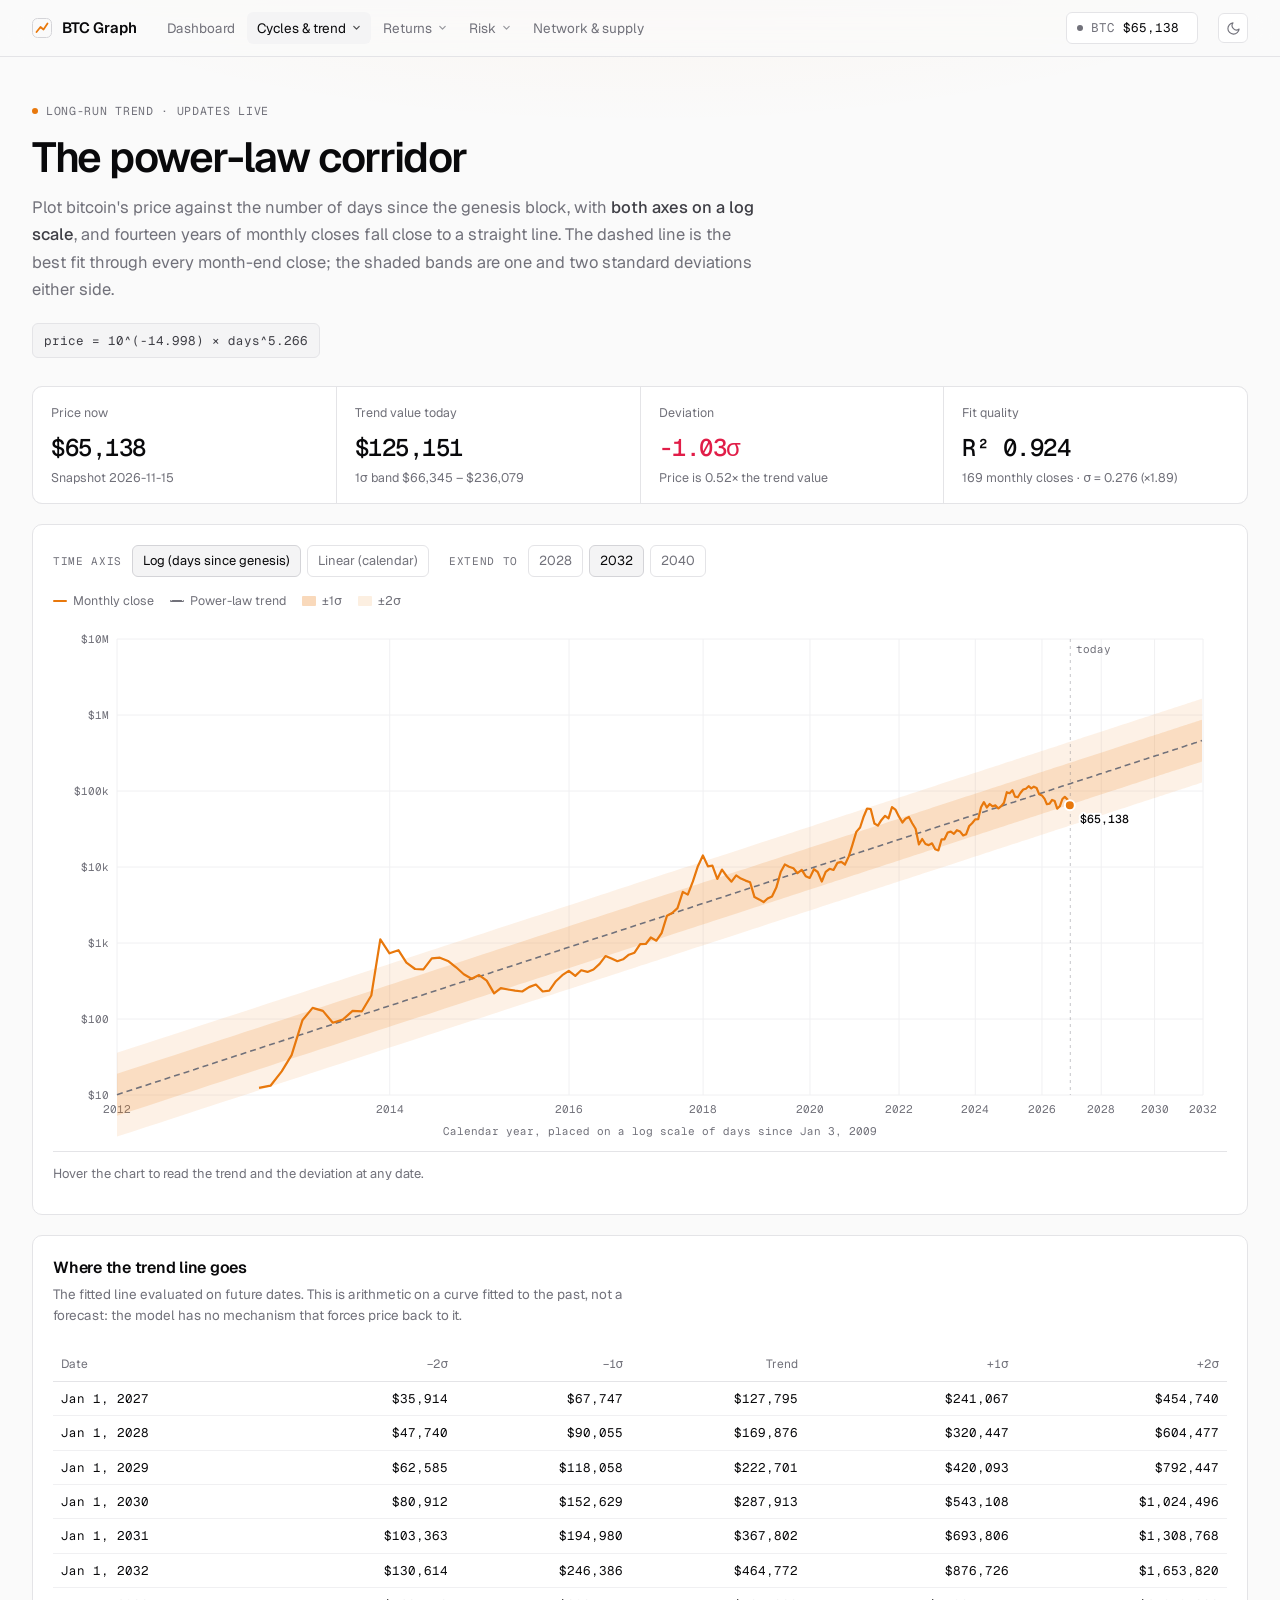
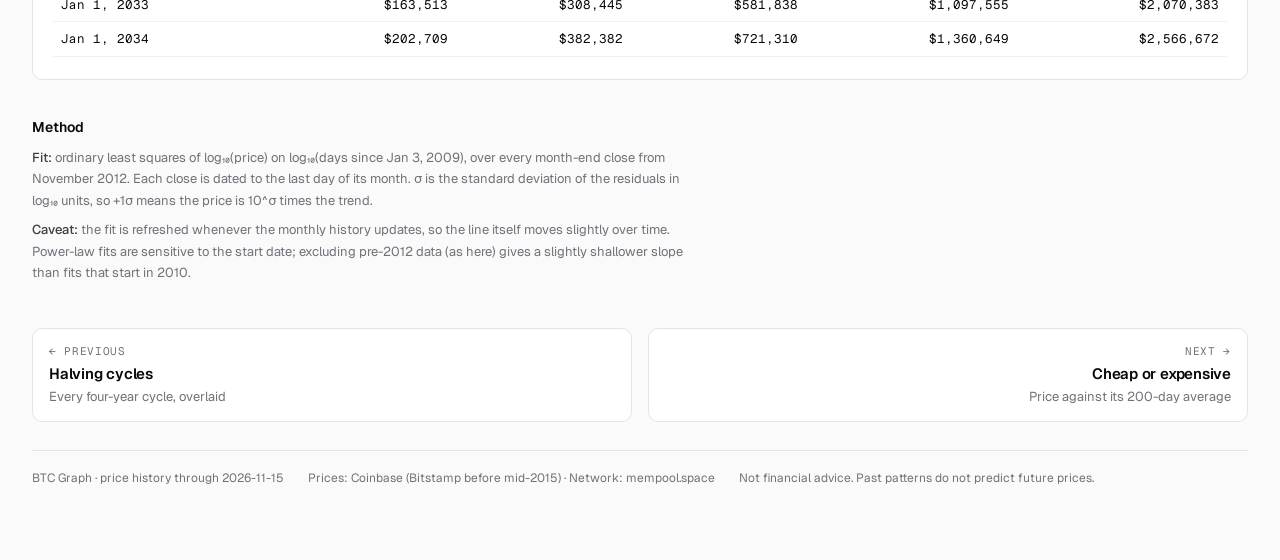
==== power-law.html @ b5305312 "Initial commit: BTC Graph static site Ten interactive Bitcoin chart pages, shared chart helpers, pri" ====
<!doctype html>
<html lang="en">
<head>
<meta charset="utf-8" />
<meta name="viewport" content="width=device-width, initial-scale=1, viewport-fit=cover" />
<meta name="color-scheme" content="light dark" />
<title>Power Law · BTC Graph</title>
<link rel="icon" href="assets/icon.svg" />
<link rel="preconnect" href="https://fonts.googleapis.com" />
<link rel="preconnect" href="https://fonts.gstatic.com" crossorigin />
<link href="https://fonts.googleapis.com/css2?family=Geist:wght@300..700&family=Geist+Mono:wght@400..600&display=swap" rel="stylesheet" />
<link rel="stylesheet" href="assets/site.css" />
<script src="data/btc-data.js"></script>
<script src="assets/core.js"></script>
</head>
<body>
<main class="wrap">
  <p class="eyebrow">Long-run trend · updates live</p>
  <h1>The power-law corridor</h1>
  <p class="lede">Plot bitcoin's price against the number of days since the genesis block, with <strong>both axes on a log scale</strong>, and fourteen years of monthly closes fall close to a straight line. The dashed line is the best fit through every month-end close; the shaded bands are one and two standard deviations either side.</p>
  <span class="formula" id="formula">price = 10^a × days^b</span>

  <section class="tiles" aria-label="Model readout">
    <div class="tile"><div class="k">Price now</div><div class="v" id="kPrice">—</div><div class="s" id="kPriceS">—</div></div>
    <div class="tile"><div class="k">Trend value today</div><div class="v" id="kFair">—</div><div class="s" id="kFairS">—</div></div>
    <div class="tile"><div class="k">Deviation</div><div class="v" id="kZ">—</div><div class="s" id="kZS">—</div></div>
    <div class="tile"><div class="k">Fit quality</div><div class="v" id="kR2">—</div><div class="s" id="kR2S">—</div></div>
  </section>

  <section class="card" aria-label="Power-law chart">
    <div class="controls" role="group" aria-label="Chart controls">
      <span class="lbl">Time axis</span>
      <button type="button" class="toggle" id="axLog" aria-pressed="true">Log (days since genesis)</button>
      <button type="button" class="toggle" id="axLin" aria-pressed="false">Linear (calendar)</button>
      <span class="lbl sp">Extend to</span>
      <button type="button" class="toggle ext" data-y="2028" aria-pressed="false">2028</button>
      <button type="button" class="toggle ext" data-y="2032" aria-pressed="true">2032</button>
      <button type="button" class="toggle ext" data-y="2040" aria-pressed="false">2040</button>
    </div>
    <div class="legend">
      <span><i style="background:var(--accent)"></i>Monthly close</span>
      <span><i style="background:none;border-top:2px dashed var(--muted);height:0"></i>Power-law trend</span>
      <span><i class="band" style="background:var(--accent);opacity:.28"></i>±1σ</span>
      <span><i class="band" style="background:var(--accent);opacity:.12"></i>±2σ</span>
    </div>
    <div class="chartbox" id="box"><div id="chart"></div><div class="tooltip" id="tip" role="status"></div></div>
    <p class="readout" id="readout">Hover the chart to read the trend and the deviation at any date.</p>
  </section>

  <section class="card" aria-label="Trend projections">
    <h2>Where the trend line goes</h2>
    <p class="sub">The fitted line evaluated on future dates. This is arithmetic on a curve fitted to the past, not a forecast: the model has no mechanism that forces price back to it.</p>
    <div class="twrap"><table id="proj"></table></div>
  </section>

  <footer class="notes">
    <h2>Method</h2>
    <p><strong>Fit:</strong> ordinary least squares of log₁₀(price) on log₁₀(days since Jan 3, 2009), over every month-end close from November 2012. Each close is dated to the last day of its month. σ is the standard deviation of the residuals in log₁₀ units, so +1σ means the price is 10^σ times the trend.</p>
    <p><strong>Caveat:</strong> the fit is refreshed whenever the monthly history updates, so the line itself moves slightly over time. Power-law fits are sensitive to the start date; excluding pre-2012 data (as here) gives a slightly shallower slope than fits that start in 2010.</p>
  </footer>
</main>
<script>
(function(){
  var D=BTC.data, pl=BTC.powerLaw(), fmtUSD=BTC.fmtUSD;
  /* drawn at the card's real pixel width so text stays readable on a phone */
  var W=960,H=520,ML=70,MR=24,MT=20,MB=44,PW=W-ML-MR,PH=H-MT-MB,nar=false;
  function size(){
    W=Math.max(300,document.getElementById("box").clientWidth||960); nar=W<560;
    H=Math.round(Math.min(520,Math.max(320,W*.54))); ML=nar?46:64; MR=nar?10:24; MB=nar?40:44;
    PW=W-ML-MR; PH=H-MT-MB;
  }
  var logX=true, endYear=2032, livePrice=D.latest.usd;
  var T0=Date.UTC(2012,0,1);
  var LY0=1, LY1=7;   /* $10 .. $10M */

  function tEnd(){ return Date.UTC(endYear,0,1); }
  function X(t){
    if(logX){ var a=Math.log10(BTC.daysSince(T0)), b=Math.log10(BTC.daysSince(tEnd())); return ML+(Math.log10(BTC.daysSince(t))-a)/(b-a)*PW; }
    return ML+(t-T0)/(tEnd()-T0)*PW;
  }
  function invX(px){
    var f=(px-ML)/PW;
    if(logX){ var a=Math.log10(BTC.daysSince(T0)), b=Math.log10(BTC.daysSince(tEnd())); return BTC.GENESIS+Math.pow(10,a+f*(b-a))*864e5; }
    return T0+f*(tEnd()-T0);
  }
  function Y(v){ return MT+(1-(Math.log10(v)-LY0)/(LY1-LY0))*PH; }
  function pth(pts){ return pts.map(function(p,i){ return (i?"L":"M")+p[0].toFixed(1)+" "+p[1].toFixed(1); }).join(" "); }
  function bandPath(k1,k2){
    var top=[],bot=[];
    for(var t=T0;t<=tEnd();t+=30*864e5){ top.push([X(t),Y(pl.band(t,k2))]); bot.push([X(t),Y(pl.band(t,k1))]); }
    return pth(top)+" L"+bot.reverse().map(function(p){ return p[0].toFixed(1)+" "+p[1].toFixed(1); }).join(" L")+" Z";
  }
  function closes(){
    return BTC.monthlyLive().map(function(p){ return {t:p.partial?Date.now():BTC.monthEnd(p.date), usd:p.usd, date:p.date, partial:p.partial}; });
  }

  function build(){
    size();
    LY1=Math.ceil(Math.log10(pl.band(tEnd(),2)));
    var s='<svg width="'+W+'" height="'+H+'" viewBox="0 0 '+W+' '+H+'" role="img" aria-label="Log-log chart of bitcoin monthly closing prices against days since genesis, with the fitted power-law trend line and one- and two-sigma bands">';
    for(var e=LY0;e<=LY1;e++){
      var v=Math.pow(10,e);
      s+='<line class="grid" x1="'+ML+'" y1="'+Y(v)+'" x2="'+(ML+PW)+'" y2="'+Y(v)+'"/>';
      s+='<text class="tick" x="'+(ML-8)+'" y="'+(Y(v)+4)+'" text-anchor="end">$'+BTC.fmtCompact(v)+'</text>';
    }
    var lastLab=-1e9;
    for(var y=2012;y<=endYear;y++){
      var step=(endYear>2034?4:2)*(nar?2:1); if((y-2012)%step) continue;
      var t=Date.UTC(y,0,1);
      s+='<line class="grid" x1="'+X(t)+'" y1="'+MT+'" x2="'+X(t)+'" y2="'+(MT+PH)+'"/>';
      if(X(t)-lastLab>=38 && X(t)<W-14){ s+='<text class="tick" x="'+X(t)+'" y="'+(MT+PH+18)+'" text-anchor="middle">'+y+'</text>'; lastLab=X(t); }
    }
    s+='<text class="tick" x="'+(nar?W/2:ML+PW/2)+'" y="'+(H-4)+'" text-anchor="middle">'+(logX?(nar?"Year (log scale of days since genesis)":"Calendar year, placed on a log scale of days since Jan 3, 2009"):"Calendar year")+'</text>';
    s+='<path d="'+bandPath(-2,2)+'" fill="var(--accent)" fill-opacity=".10"/>';
    s+='<path d="'+bandPath(-1,1)+'" fill="var(--accent)" fill-opacity=".16"/>';
    var mid=[]; for(var t2=T0;t2<=tEnd();t2+=30*864e5) mid.push([X(t2),Y(pl.fair(t2))]);
    s+='<path d="'+pth(mid)+'" fill="none" stroke="var(--muted)" stroke-width="1.6" stroke-dasharray="6 4"/>';
    var c=closes();
    s+='<path d="'+pth(c.map(function(p){ return [X(p.t),Y(p.usd)]; }))+'" fill="none" stroke="var(--accent)" stroke-width="2.2" stroke-linejoin="round"/>';
    var last=c[c.length-1];
    s+='<line x1="'+X(Date.now())+'" y1="'+MT+'" x2="'+X(Date.now())+'" y2="'+(MT+PH)+'" stroke="var(--muted)" stroke-dasharray="3 4" opacity=".4"/>';
    s+='<text class="tick" x="'+(X(Date.now())+6)+'" y="'+(MT+14)+'">today</text>';
    s+='<circle cx="'+X(last.t)+'" cy="'+Y(last.usd)+'" r="5" fill="var(--accent)" stroke="var(--surface)" stroke-width="2"/>';
    if(X(last.t)+80<=W) s+='<text class="endlabel ink halo" x="'+(X(last.t)+10)+'" y="'+(Y(last.usd)+18)+'">'+fmtUSD(last.usd)+'</text>';
    s+='<g id="focus"></g><rect id="hz" x="'+ML+'" y="'+MT+'" width="'+PW+'" height="'+PH+'" fill="transparent"/></svg>';
    document.getElementById("chart").innerHTML=s;
    var hz=document.getElementById("hz");
    hz.addEventListener("pointermove",hover);
    hz.addEventListener("pointerleave",function(){ document.getElementById("tip").classList.remove("on"); document.getElementById("focus").innerHTML=""; });
  }

  function hover(e){
    var svg=document.querySelector("#chart svg").getBoundingClientRect();
    var px=(e.clientX-svg.left)/svg.width*W, t=invX(px), c=closes(), best=null;
    c.forEach(function(p){ if(!best || Math.abs(p.t-t)<Math.abs(best.t-t)) best=p; });
    var future=t>Date.now()+20*864e5;
    var tt=document.getElementById("tip"), fair=pl.fair(future?t:best.t);
    var g='<line x1="'+X(future?t:best.t)+'" y1="'+MT+'" x2="'+X(future?t:best.t)+'" y2="'+(MT+PH)+'" stroke="var(--muted)" stroke-dasharray="4 3" opacity=".7"/>';
    g+='<circle cx="'+X(future?t:best.t)+'" cy="'+Y(fair)+'" r="5" fill="var(--surface)" stroke="var(--muted)" stroke-width="2"/>';
    var html;
    if(future){
      var d=new Date(t);
      html='<h3>'+BTC.MONTHS[d.getUTCMonth()]+' '+d.getUTCFullYear()+' · trend only</h3>'+
        row("var(--muted)","Trend",fmtUSD(fair))+row("var(--accent)","−1σ / +1σ",fmtUSD(pl.band(t,-1))+" – "+fmtUSD(pl.band(t,1)));
      document.getElementById("readout").innerHTML="<strong>"+BTC.MONTHS[d.getUTCMonth()]+" "+d.getUTCFullYear()+":</strong> the trend line reaches "+fmtUSD(fair)+". The ±1σ band spans "+fmtUSD(pl.band(t,-1))+" to "+fmtUSD(pl.band(t,1))+".";
    } else {
      var z=pl.z(best.t,best.usd);
      g+='<circle cx="'+X(best.t)+'" cy="'+Y(best.usd)+'" r="5.5" fill="var(--surface)" stroke="var(--accent)" stroke-width="2.5"/>';
      html='<h3>'+BTC.fmtMonth(best.date)+(best.partial?" · live":"")+'</h3>'+
        row("var(--accent)","Close",fmtUSD(best.usd))+row("var(--muted)","Trend",fmtUSD(fair))+row("transparent","Deviation",(z>=0?"+":"")+z.toFixed(2)+"σ · "+(best.usd/fair).toFixed(2)+"×");
      document.getElementById("readout").innerHTML="<strong>"+BTC.fmtMonth(best.date)+":</strong> closed at "+fmtUSD(best.usd)+", "+(best.usd>=fair?"above":"below")+" the trend value of "+fmtUSD(fair)+" by "+Math.abs(z).toFixed(2)+"σ ("+(best.usd/fair).toFixed(2)+"× trend).";
    }
    document.getElementById("focus").innerHTML=g;
    tt.innerHTML=html;
    BTC.placeTip(tt,document.getElementById("box"),e);
  }
  function row(color,name,val){ return '<div class="row"><span class="dot" style="background:'+color+'"></span><span class="nm">'+name+'</span><span class="vv">'+val+'</span></div>'; }

  function tiles(){
    var now=Date.now(), fair=pl.fair(now), z=pl.z(now,livePrice);
    document.getElementById("kPrice").textContent=fmtUSD(livePrice);
    document.getElementById("kFair").textContent=fmtUSD(fair);
    document.getElementById("kFairS").textContent="1σ band "+fmtUSD(pl.band(now,-1))+" – "+fmtUSD(pl.band(now,1));
    var zel=document.getElementById("kZ"); zel.textContent=(z>=0?"+":"")+z.toFixed(2)+"σ"; zel.className="v chg "+(z>=0?"up":"down");
    document.getElementById("kZS").textContent="Price is "+(livePrice/fair).toFixed(2)+"× the trend value";
    /* R² over the fitted data */
    var ys=D.monthly.map(function(p){ return Math.log10(p.usd); }), my=ys.reduce(function(a,b){return a+b;},0)/ys.length, sst=0;
    ys.forEach(function(y){ sst+=(y-my)*(y-my); });
    var r2=1-(pl.sigma*pl.sigma*(ys.length-2))/sst;
    document.getElementById("kR2").textContent="R² "+r2.toFixed(3);
    document.getElementById("kR2S").textContent=D.monthly.length+" monthly closes · σ = "+pl.sigma.toFixed(3)+" (×"+Math.pow(10,pl.sigma).toFixed(2)+")";
    document.getElementById("formula").textContent="price = 10^("+pl.a.toFixed(3)+") × days^"+pl.b.toFixed(3);
  }
  function proj(){
    var html="<thead><tr><th>Date</th><th>−2σ</th><th>−1σ</th><th>Trend</th><th>+1σ</th><th>+2σ</th></tr></thead><tbody>";
    for(var y=2027;y<=2034;y++){
      var t=Date.UTC(y,0,1);
      html+="<tr><td>Jan 1, "+y+"</td>"+[-2,-1,0,1,2].map(function(k){ return "<td>"+fmtUSD(pl.band(t,k))+"</td>"; }).join("")+"</tr>";
    }
    document.getElementById("proj").innerHTML=html+"</tbody>";
  }

  function setAxis(lg){ logX=lg; document.getElementById("axLog").setAttribute("aria-pressed",lg); document.getElementById("axLin").setAttribute("aria-pressed",!lg); build(); }
  document.getElementById("axLog").onclick=function(){ setAxis(true); };
  document.getElementById("axLin").onclick=function(){ setAxis(false); };
  Array.prototype.forEach.call(document.querySelectorAll(".ext"),function(b){
    b.onclick=function(){ endYear=+b.dataset.y; document.querySelectorAll(".ext").forEach(function(o){ o.setAttribute("aria-pressed",o===b); }); build(); };
  });

  var last=0;
  BTC.onPrice(function(s){
    livePrice=s.price; tiles();
    document.getElementById("kPriceS").textContent=s.live?s.src:"Snapshot "+D.latest.date;
    if(Date.now()-last>5000){ last=Date.now(); build(); }
  });
  proj();
  if(window.ResizeObserver){ var lw=0; new ResizeObserver(function(){ var w=document.getElementById("box").clientWidth; if(Math.abs(w-lw)>1){ lw=w; build(); } }).observe(document.getElementById("box")); }
})();
</script>
</body>
</html>
---- assets/site.css ----
/* BTC Graph — shared design system.
   Neutral zinc surfaces, hairline borders, no drop shadows; Geist for text, Geist Mono for numbers.
   Weight is reserved for titles and key figures: body copy, labels and chart text stay at 400–500. */
:root{
  --bg:#fafafa; --surface:#ffffff; --surface2:#f4f4f5; --ink:#09090b; --ink2:#3f3f46; --muted:#71717a;
  --line:#e4e4e7; --line2:#d4d4d8; --grid:#f0f0f2;
  --accent:#e8780c; --accent-ink:#ffffff; --glow:rgba(232,120,12,.07);
  --c2012:#3b6fd8; --c2016:#7c5cdb; --c2020:#0d9488; --c2024:#e8780c;
  --up:#059669; --down:#e11d48; --mid:#f1f1f3;
  --chip:#ffffff;
  --r:10px; --r-sm:6px;
  --mono:"Geist Mono",ui-monospace,"SF Mono",Menlo,monospace;
  --sans:"Geist",system-ui,-apple-system,"Segoe UI",sans-serif;
}
@media (prefers-color-scheme: dark){
  :root:not([data-theme="light"]){
    --bg:#09090b; --surface:#0f0f12; --surface2:#17171b; --ink:#fafafa; --ink2:#d4d4d8; --muted:#8b8b94;
    --line:#212126; --line2:#2e2e35; --grid:#18181c;
    --accent:#f7931a; --accent-ink:#09090b; --glow:rgba(247,147,26,.09);
    --c2012:#6b9cf5; --c2016:#a48bf5; --c2020:#2dd4bf; --c2024:#f7931a;
    --up:#34d399; --down:#fb7185; --mid:#1a1a1f;
    --chip:#0f0f12;
  }
}
:root[data-theme="dark"]{
  --bg:#09090b; --surface:#0f0f12; --surface2:#17171b; --ink:#fafafa; --ink2:#d4d4d8; --muted:#8b8b94;
  --line:#212126; --line2:#2e2e35; --grid:#18181c;
  --accent:#f7931a; --accent-ink:#09090b; --glow:rgba(247,147,26,.09);
  --c2012:#6b9cf5; --c2016:#a48bf5; --c2020:#2dd4bf; --c2024:#f7931a;
  --up:#34d399; --down:#fb7185; --mid:#1a1a1f;
  --chip:#0f0f12;
}
*{box-sizing:border-box}
html{-webkit-text-size-adjust:100%}
body{margin:0;color:var(--ink);font-family:var(--sans);font-weight:400;line-height:1.55;font-size:15px;
  -webkit-font-smoothing:antialiased;-moz-osx-font-smoothing:grayscale;font-feature-settings:"ss01","cv11";
  background:radial-gradient(1100px 380px at 50% -140px,var(--glow),transparent 70%) no-repeat,var(--bg)}
b,strong{font-weight:500;color:var(--ink)}
a{color:var(--ink);text-decoration-color:var(--line2);text-underline-offset:3px}
a:hover{text-decoration-color:var(--accent)}
::selection{background:color-mix(in srgb,var(--accent) 25%,transparent)}
.wrap{max-width:1280px;width:100%;margin:0 auto;padding:40px 32px 72px}
@media (max-width:640px){.wrap{padding:24px 16px 48px}}

/* ---------- top bar ---------- */
.topbar{position:sticky;top:0;z-index:20;background:color-mix(in srgb,var(--bg) 78%,transparent);backdrop-filter:saturate(1.6) blur(14px);-webkit-backdrop-filter:saturate(1.6) blur(14px);border-bottom:1px solid var(--line)}
.topbar .in{max-width:1280px;margin:0 auto;padding:0 32px;height:56px;display:flex;align-items:center;gap:20px}
@media (max-width:640px){.topbar .in{padding:0 16px;gap:10px}}
.brand{display:flex;align-items:center;gap:10px;font-weight:600;font-size:15px;color:var(--ink);text-decoration:none;letter-spacing:-.01em;white-space:nowrap}
.brand .mark{width:20px;height:20px;flex:none;display:block}
.nav{display:flex;gap:2px;flex:1;min-width:0;align-items:center}
.nav > a,.navgroup > button{font:inherit;color:var(--muted);text-decoration:none;font-size:13.5px;padding:6px 10px;border-radius:var(--r-sm);white-space:nowrap;transition:color .15s,background .15s;border:0;background:transparent;cursor:pointer;display:inline-flex;align-items:center;gap:6px}
.nav > a:hover,.navgroup > button:hover,.navgroup.open > button{color:var(--ink)}
.nav > a[aria-current="page"],.navgroup.cur > button{color:var(--ink);background:var(--surface2)}
.navgroup{position:relative}
.navgroup .caret{width:9px;height:9px;opacity:.7;transition:transform .15s}
.navgroup.open .caret{transform:rotate(180deg)}
.navmenu{display:none;position:absolute;top:100%;left:0;min-width:290px;padding:6px;margin-top:8px;background:var(--surface);border:1px solid var(--line2);border-radius:var(--r);box-shadow:0 12px 40px rgba(0,0,0,.14);z-index:30}
.navmenu::before{content:"";position:absolute;left:0;right:0;top:-10px;height:10px}
.navgroup.open .navmenu{display:block}
.navmenu a{display:block;padding:8px 10px;border-radius:var(--r-sm);text-decoration:none}
.navmenu a:hover,.navmenu a[aria-current="page"]{background:var(--surface2)}
.navmenu a b{display:block;font-size:13.5px;font-weight:500;color:var(--ink)}
.navmenu a span{display:block;font-size:12.5px;color:var(--muted);margin-top:1px}
.themebtn.menubtn{display:none}
@media (max-width:860px){
  .themebtn.menubtn{display:grid}
  .nav{display:none;position:absolute;top:100%;left:0;right:0;height:calc(100dvh - 56px);overflow-y:auto;background:var(--bg);border-top:1px solid var(--line);padding:12px 16px 40px;flex-direction:column;align-items:stretch;gap:0}
  .navopen .nav{display:flex}
  .navopen body{overflow:hidden}
  .topbar .in{justify-content:space-between}
  .topbar .brand{margin-right:auto}
  .nav > a{font-size:15px;padding:12px 10px;color:var(--ink)}
  .navgroup > button{font-family:var(--mono);font-size:11px;letter-spacing:.06em;text-transform:uppercase;padding:18px 10px 6px;cursor:default;color:var(--muted);background:none!important}
  .navgroup .caret{display:none}
  .navmenu{display:block;position:static;border:0;box-shadow:none;padding:0;margin:0;background:none;min-width:0}
  .navmenu a{padding:10px}
  .navmenu a b{font-size:15px}
}
.pricepill{display:flex;align-items:center;gap:8px;font-family:var(--mono);font-size:12.5px;border:1px solid var(--line);background:var(--surface);border-radius:var(--r-sm);padding:5px 10px;white-space:nowrap;font-variant-numeric:tabular-nums}
.pricepill .lbl{color:var(--muted)}
.pricepill .live{width:6px;height:6px;border-radius:50%;background:var(--muted)}
.pricepill.on .live{background:var(--up);animation:pulse 2.4s infinite}
@keyframes pulse{0%{box-shadow:0 0 0 0 color-mix(in srgb,var(--up) 55%,transparent)}70%{box-shadow:0 0 0 6px transparent}100%{box-shadow:0 0 0 0 transparent}}
.themebtn{border:1px solid var(--line);background:var(--surface);color:var(--muted);border-radius:var(--r-sm);width:30px;height:30px;cursor:pointer;flex:none;display:grid;place-items:center;padding:0}
.themebtn:hover{color:var(--ink)}
.themebtn svg{width:15px;height:15px}
@media (max-width:760px){.pricepill .lbl{display:none}}
@media (max-width:400px){.brand .name{display:none}}

/* ---------- typography & cards ---------- */
.eyebrow{display:inline-flex;align-items:center;gap:8px;font-family:var(--mono);font-size:11.5px;letter-spacing:.06em;text-transform:uppercase;color:var(--muted);margin:0 0 14px}
.eyebrow::before{content:"";width:6px;height:6px;border-radius:50%;background:var(--accent)}
h1{font-size:clamp(28px,4.4vw,42px);line-height:1.1;margin:0 0 14px;font-weight:600;letter-spacing:-.035em}
.lede{font-size:clamp(15px,2.2vw,16.5px);color:var(--muted);max-width:44em;margin:0 0 6px;line-height:1.65}
.lede strong{color:var(--ink2);font-weight:500}
.formula{font-family:var(--mono);font-size:12.5px;color:var(--ink2);background:var(--surface2);border:1px solid var(--line);border-radius:var(--r-sm);padding:7px 11px;display:inline-block;margin:14px 0 4px}
.snapshot{font-size:13px;color:var(--muted);margin-top:10px;font-family:var(--mono)}
.card{background:var(--surface);border:1px solid var(--line);border-radius:var(--r);padding:20px 20px 16px;margin-top:20px;min-width:0}
@media (max-width:640px){.card{padding:16px 14px 12px}}
.card h2{font-size:16px;margin:0 0 4px;font-weight:600;letter-spacing:-.015em}
.card .sub{color:var(--muted);font-size:13.5px;margin:0 0 14px;max-width:46em}
.grid2{display:grid;grid-template-columns:1fr 1fr;gap:20px}
@media (max-width:900px){.grid2{grid-template-columns:1fr;gap:0}}

/* ---------- controls: segmented, quiet ---------- */
.controls{display:flex;flex-wrap:wrap;gap:6px;align-items:center;margin:0 0 14px}
.controls .lbl{font-family:var(--mono);font-size:11px;letter-spacing:.06em;text-transform:uppercase;color:var(--muted);margin-right:4px}
.controls .lbl + .lbl, .controls .sp{margin-left:14px}
button.toggle{font:inherit;font-size:13px;border:1px solid var(--line);background:transparent;color:var(--ink);border-radius:var(--r-sm);padding:5px 10px;cursor:pointer;display:inline-flex;align-items:center;gap:7px;transition:background .15s,color .15s,border-color .15s}
button.toggle:hover{border-color:var(--line2)}
button.toggle[aria-pressed="true"]{background:var(--surface2);border-color:var(--line2)}
button.toggle[aria-pressed="false"]{color:var(--muted)}
button.toggle[aria-pressed="false"] .dot{opacity:.35}
button.toggle .dot{width:8px;height:8px;border-radius:50%;flex:none}
button.toggle:focus-visible,input[type=range]:focus-visible,a:focus-visible,input:focus-visible,select:focus-visible,.themebtn:focus-visible{outline:2px solid var(--accent);outline-offset:2px}

/* ---------- charts ---------- */
.chartbox{position:relative}
svg{display:block;width:100%;height:auto}
svg .grid{stroke:var(--grid);stroke-width:1}
svg .axis{stroke:var(--line2);stroke-width:1}
svg text{font-family:var(--sans);fill:var(--muted)}
svg .tick{font-size:11px;font-family:var(--mono)}
svg .ylab{font-size:11.5px;font-weight:500;fill:var(--ink2)}
svg .anno{font-size:11px;font-weight:500}
svg .endlabel{font-size:11.5px;font-weight:500;font-family:var(--mono)}
svg .ink{fill:var(--ink)}
svg .halo{paint-order:stroke;stroke:var(--surface);stroke-width:4px;stroke-linejoin:round}
.tooltip{position:absolute;pointer-events:none;background:color-mix(in srgb,var(--surface) 92%,transparent);backdrop-filter:blur(8px);-webkit-backdrop-filter:blur(8px);border:1px solid var(--line2);border-radius:8px;box-shadow:0 8px 30px rgba(0,0,0,.12);padding:9px 11px;font-size:12.5px;min-width:190px;max-width:calc(100vw - 32px);opacity:0;transition:opacity .12s;z-index:5}
.tooltip.on{opacity:1}
.tooltip h3{margin:0 0 6px;font-size:11px;font-family:var(--mono);text-transform:uppercase;letter-spacing:.05em;color:var(--muted);font-weight:400}
.tooltip .row{display:flex;align-items:baseline;gap:7px;margin:3px 0}
.tooltip .dot{width:7px;height:7px;border-radius:50%;flex:none;align-self:center}
.tooltip .nm{white-space:nowrap;color:var(--ink2)}
.tooltip .dt{color:var(--muted);font-size:12px;white-space:nowrap}
.tooltip .vv{margin-left:auto;font-family:var(--mono);font-size:12px;white-space:nowrap;padding-left:10px;color:var(--ink)}
.legend{display:flex;flex-wrap:wrap;gap:6px 16px;font-size:12.5px;color:var(--muted);margin:0 0 8px}
.legend span{display:inline-flex;align-items:center;gap:6px}
.legend i{display:inline-block;width:14px;height:2px;border-radius:1px}
.legend i.band{height:10px;opacity:.25}
.readout{border-top:1px solid var(--line);margin-top:12px;padding-top:12px;font-size:13px;color:var(--muted);min-height:2.6em}
.readout strong{color:var(--ink);font-weight:500}

/* ---------- stat tiles ---------- */
.tiles{display:grid;grid-template-columns:repeat(4,1fr);gap:1px;margin-top:24px;background:var(--line);border:1px solid var(--line);border-radius:var(--r);overflow:hidden}
@media (max-width:980px){.tiles{grid-template-columns:repeat(2,1fr)}}
@media (max-width:420px){.tiles{grid-template-columns:1fr}}
.tile{background:var(--surface);padding:16px 18px;min-width:0}
.tile .k{font-size:12.5px;color:var(--muted)}
.tile .v{font-family:var(--mono);font-size:clamp(20px,2.4vw,24px);font-weight:500;letter-spacing:-.02em;margin:6px 0 2px;white-space:nowrap;overflow:hidden;text-overflow:ellipsis;font-variant-numeric:tabular-nums}
.tile .s{font-size:12.5px;color:var(--muted)}
.tile .bar{height:3px;border-radius:2px;background:var(--surface2);margin-top:10px;overflow:hidden}
.tile .bar b{display:block;height:100%;background:var(--accent);border-radius:2px}
.chg.up{color:var(--up)} .chg.down{color:var(--down)}

/* ---------- tables ---------- */
details{margin-top:10px;border:1px solid var(--line);border-radius:8px;padding:8px 14px;background:var(--surface)}
summary{cursor:pointer;font-size:13.5px;padding:4px 0;color:var(--ink2)}
table{border-collapse:collapse;width:100%;font-size:12.5px;margin:8px 0 6px}
th,td{padding:7px 8px;text-align:right;font-family:var(--mono);white-space:nowrap;font-variant-numeric:tabular-nums}
th{font-family:var(--sans);color:var(--muted);font-weight:400;border-bottom:1px solid var(--line);font-size:12px}
td:first-child,th:first-child{text-align:left}
tbody tr{border-bottom:1px solid var(--grid)}
tbody tr:hover{background:var(--surface2)}
.twrap{overflow-x:auto}

/* ---------- shared bits used by several pages ---------- */
.seg{display:inline-flex;border:1px solid var(--line);border-radius:var(--r-sm);padding:2px;gap:2px;max-width:100%;overflow-x:auto;scrollbar-width:none}
.seg::-webkit-scrollbar{display:none}
.seg button{font:inherit;font-family:var(--mono);font-size:12px;border:0;background:transparent;color:var(--muted);border-radius:4px;padding:4px 9px;cursor:pointer;white-space:nowrap;transition:color .15s,background .15s}
.seg button:hover{color:var(--ink)}
.seg button[aria-pressed="true"]{background:var(--surface2);color:var(--ink)}
.seg button:focus-visible{outline:2px solid var(--accent);outline-offset:1px}
.cardhead{display:flex;flex-wrap:wrap;gap:10px 16px;align-items:flex-start;justify-content:space-between;margin-bottom:10px}
.cardhead .sub{margin-bottom:0}
.cardhead .controls{margin:0}
.chartbox{touch-action:pan-y}
/* the one-sentence takeaway under a page title */
.insight{display:flex;gap:14px;align-items:baseline;border:1px solid var(--line);border-radius:var(--r);background:var(--surface);padding:14px 18px;margin-top:22px;font-size:15.5px;color:var(--ink2);line-height:1.55}
.insight .tag{flex:none;font-family:var(--mono);font-size:11px;letter-spacing:.06em;text-transform:uppercase;color:var(--accent)}
.insight b{font-weight:500;color:var(--ink)}
@media (max-width:640px){.insight{flex-direction:column;gap:6px;padding:14px;font-size:15px}}
/* a marker on a track: where "now" sits in the historical range */
.meter{position:relative;height:6px;border-radius:3px;background:var(--surface2);margin:12px 0 6px}
.meter.zones{background:linear-gradient(90deg,color-mix(in srgb,var(--up) 50%,var(--surface2)),var(--surface2) 38%,var(--surface2) 62%,color-mix(in srgb,var(--down) 50%,var(--surface2)))}
.meter i{position:absolute;top:50%;width:12px;height:12px;margin:-6px 0 0 -6px;border-radius:50%;background:var(--ink);border:2px solid var(--surface);box-shadow:0 0 0 1px var(--line2)}
.meterlab{display:flex;justify-content:space-between;font-size:11px;font-family:var(--mono);color:var(--muted)}
/* form fields */
.field{display:flex;flex-direction:column;gap:5px;font-size:12.5px;color:var(--muted);min-width:0}
.field input,.field select{font:inherit;font-family:var(--mono);font-size:14px;color:var(--ink);background:var(--surface);border:1px solid var(--line2);border-radius:var(--r-sm);padding:7px 10px;min-width:0;width:100%;height:36px}
.field .pre{position:relative}
.field .pre::before{content:"$";position:absolute;left:10px;top:50%;transform:translateY(-50%);font-family:var(--mono);font-size:14px;color:var(--muted)}
.field .pre input{padding-left:22px}
/* previous / next chart */
.pager{display:grid;grid-template-columns:1fr 1fr;gap:16px;margin-top:44px}
.pager a{display:flex;flex-direction:column;gap:2px;border:1px solid var(--line);border-radius:var(--r);background:var(--surface);padding:14px 16px;text-decoration:none;transition:border-color .2s;min-width:0}
.pager a:hover{border-color:var(--line2)}
.pager a[rel="next"]{text-align:right}
.pager span{font-family:var(--mono);font-size:11px;letter-spacing:.06em;text-transform:uppercase;color:var(--muted)}
.pager b{font-size:15px;font-weight:600;letter-spacing:-.015em}
.pager i{font-style:normal;font-size:13px;color:var(--muted)}
@media (max-width:640px){.pager{gap:10px}.pager i{display:none}.pager a{padding:12px}}

/* ---------- footer ---------- */
footer.notes{margin-top:36px;color:var(--muted);font-size:13px;line-height:1.65}
footer.notes h2{color:var(--ink);font-size:14px;font-weight:600;margin:0 0 8px}
footer.notes p{margin:0 0 8px;max-width:52em}
footer.notes strong{color:var(--ink2)}
.sitefoot{border-top:1px solid var(--line);margin-top:28px;padding-top:18px;font-size:12px;color:var(--muted);display:flex;flex-wrap:wrap;gap:8px 24px}

@media (prefers-reduced-motion: reduce){.tooltip{transition:none}.pricepill.on .live{animation:none}}

/* ---------- horizontal bar rows (label · bar · value) ---------- */
.hbars{display:grid;grid-template-columns:auto minmax(60px,1fr) auto;gap:7px 12px;align-items:center;font-size:13px}
.hbars .l{font-family:var(--mono);font-size:12.5px;color:var(--muted);white-space:nowrap}
.hbars .b{height:18px;background:var(--surface2);border-radius:4px;overflow:hidden}
.hbars .b i{display:block;height:100%;border-radius:4px;background:var(--line2);min-width:2px}
.hbars .v{font-family:var(--mono);font-size:12.5px;text-align:right;white-space:nowrap;color:var(--ink2);font-variant-numeric:tabular-nums}
.hbars .v small{color:var(--muted);font-size:12px}
.hbars .now.l,.hbars .now.v{color:var(--ink)}
.hbars .now.b i{background:var(--accent)}
.hbars .here.l::after{content:" ← now";color:var(--accent)}
@media (max-width:520px){.hbars.stack .v small{display:block}.hbars.stack .sep{display:none}.hbars.stack{gap:10px 10px}}
.note{font-size:12.5px;color:var(--muted);margin:12px 0 0;max-width:52em}
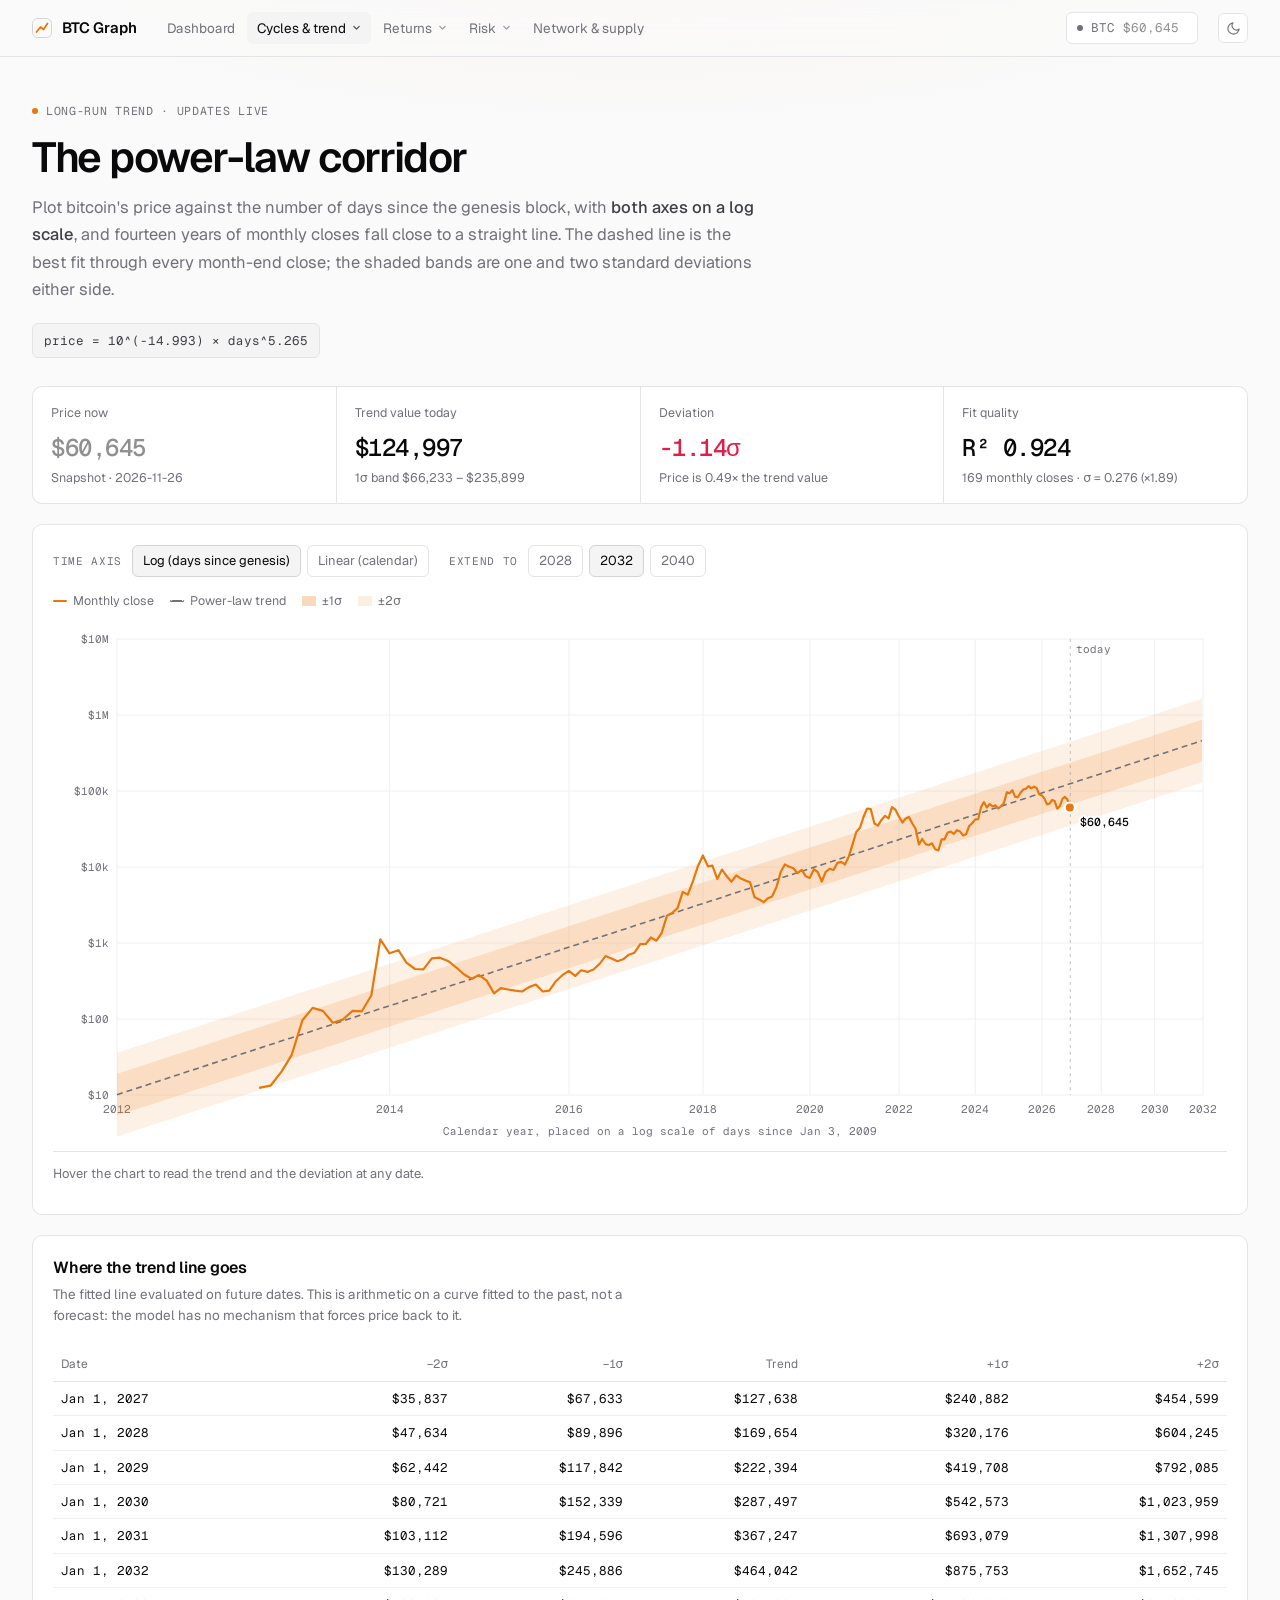
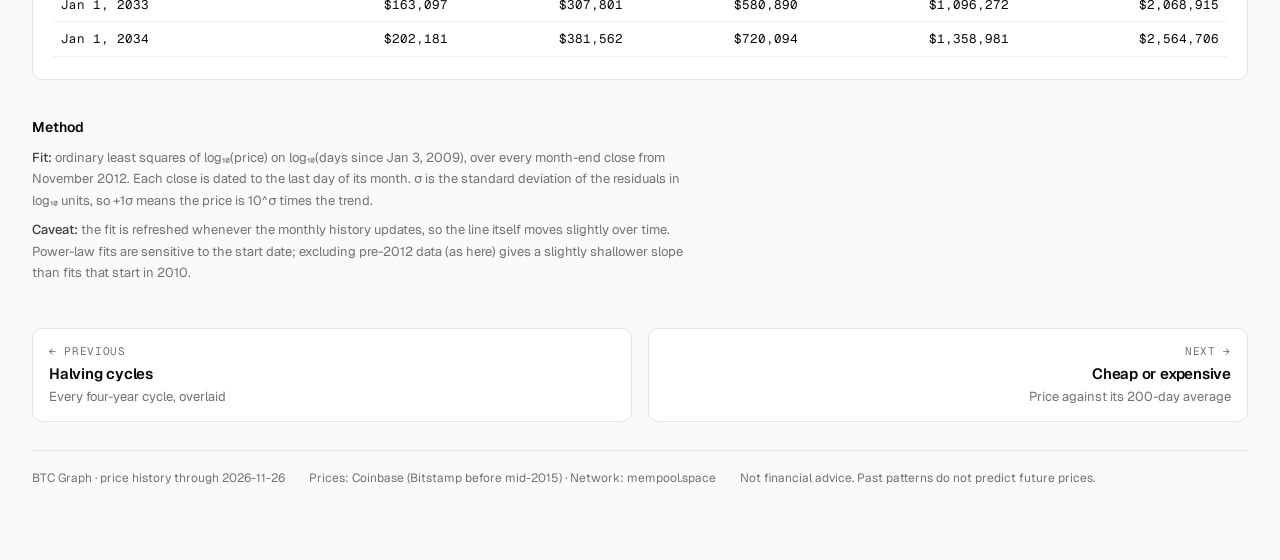
==== commit 5c5843f5: "Smoother startup price before the live feed connects Start from the newer of the data snapshot and t" ====
--- a/power-law.html
+++ b/power-law.html
@@ -190,7 +190,7 @@
   var last=0;
   BTC.onPrice(function(s){
     livePrice=s.price; tiles();
-    document.getElementById("kPriceS").textContent=s.live?s.src:"Snapshot "+D.latest.date;
+    document.getElementById("kPriceS").textContent=s.live?s.src:s.note;
     if(Date.now()-last>5000){ last=Date.now(); build(); }
   });
   proj();
--- a/assets/site.css
+++ b/assets/site.css
@@ -223,3 +223,8 @@
 .hbars .here.l::after{content:" ← now";color:var(--accent)}
 @media (max-width:520px){.hbars.stack .v small{display:block}.hbars.stack .sep{display:none}.hbars.stack{gap:10px 10px}}
 .note{font-size:12.5px;color:var(--muted);margin:12px 0 0;max-width:52em}
+
+/* price shown before the live feed connects: provisional, fades in when the live price lands */
+#bigPrice,#pillPrice,#kPrice{transition:opacity .35s ease}
+.px-wait #bigPrice,.px-wait #pillPrice,.px-wait #kPrice{opacity:.45}
+@media (prefers-reduced-motion:reduce){#bigPrice,#pillPrice,#kPrice{transition:none}}
